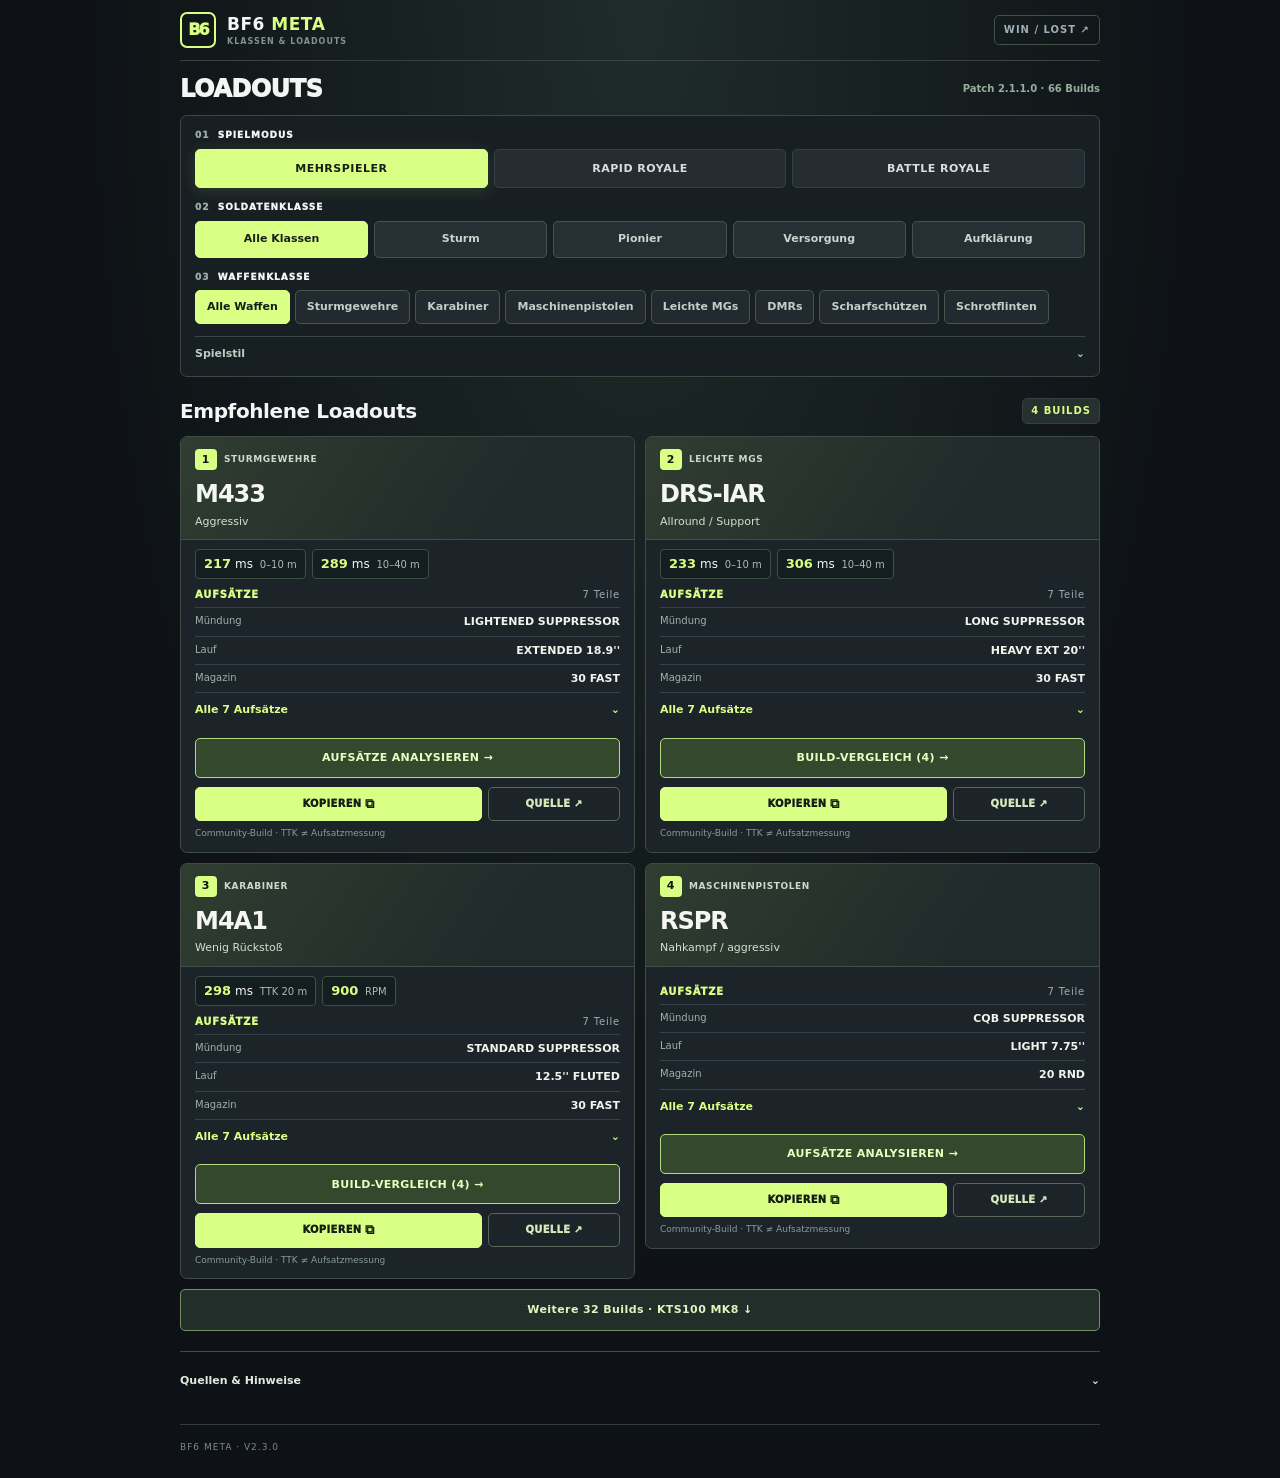
==== index.html @ cc6e60dc "feat: always-visible player details and K/D up/down triangles v2.3.0" ====
<!doctype html>
<html lang="de">
<head>
<meta charset="utf-8">
<meta name="viewport" content="width=device-width,initial-scale=1,viewport-fit=cover">
<meta name="theme-color" content="#11151a">
<meta name="description" content="BF6 und REDSEC Loadouts: komplette Waffen-Builds mit Aufsätzen, Einsatzgebiet, TTK-Quellen und Spielmodus.">
<meta name="apple-mobile-web-app-capable" content="yes">
<meta name="apple-mobile-web-app-status-bar-style" content="black-translucent">
<meta name="apple-mobile-web-app-title" content="BF6 Builds">
<link rel="manifest" href="./manifest.webmanifest">
<link rel="icon" type="image/svg+xml" href="./icons/icon.svg">
<link rel="apple-touch-icon" href="./icons/icon-192.png">
<link rel="stylesheet" href="./loadouts.css?v=1.1.0">
<script src="./loadouts.js?v=1.1.0" defer></script>
<title>BF6 META | Loadouts, die sich lohnen</title>
</head>
<body>
<div class="shell">
<header class="top">
  <div class="brand"><span class="brand-icon">B6</span><span><strong>BF6 <em>META</em></strong><small>KLASSEN & LOADOUTS</small></span></div>
  <a class="header-source" href="./tracker.html">WIN / LOST ↗</a>
</header>
<main>
  <section class="hero"><h1>LOADOUTS</h1><span class="status" id="status" role="status">Lade Builds…</span></section>

  <section class="chooser" aria-label="Spielmodus und Spielstil">
    <label class="filter-title">01 <span>SPIELMODUS</span></label>
    <div class="mode-tabs" id="mode-tabs" role="tablist" aria-label="Spielmodus">
      <button type="button" data-mode="mp" role="tab" aria-selected="true" class="chosen">MEHRSPIELER</button>
      <button type="button" data-mode="rapid" role="tab" aria-selected="false">RAPID ROYALE</button>
      <button type="button" data-mode="br" role="tab" aria-selected="false">BATTLE ROYALE</button>
    </div>
    <label class="filter-title filter-second">02 <span>SOLDATENKLASSE</span></label>
    <div class="role-tabs" id="role-tabs" role="group" aria-label="Soldatenklasse">
      <button type="button" data-role="all" class="active" aria-pressed="true">Alle Klassen</button>
      <button type="button" data-role="assault" aria-pressed="false">Sturm</button>
      <button type="button" data-role="engineer" aria-pressed="false">Pionier</button>
      <button type="button" data-role="support" aria-pressed="false">Versorgung</button>
      <button type="button" data-role="recon" aria-pressed="false">Aufklärung</button>
    </div>
    <label class="filter-title filter-second">03 <span>WAFFENKLASSE</span></label>
    <div id="weapon-tabs" class="weapon-tabs" role="group" aria-label="Waffenklasse"></div>
    <details class="style-option">
      <summary>Spielstil <span aria-hidden="true">⌄</span></summary>
      <div class="style-tabs" id="style-tabs" role="group" aria-label="Spielstil">
      <button type="button" data-style="all" class="active" aria-pressed="true">Alle</button>
      <button type="button" data-style="aggressive" aria-pressed="false">Aggressiv</button>
      <button type="button" data-style="allround" aria-pressed="false">Allround</button>
      <button type="button" data-style="control" aria-pressed="false">Wenig Rückstoß</button>
      <button type="button" data-style="range" aria-pressed="false">Distanz</button>
      <button type="button" data-style="sniper" aria-pressed="false">Sniper</button>
      </div>
    </details>
  </section>

  <section class="results" id="results-section">
    <div class="results-header">
      <div><h2 id="results-title">Empfohlene Loadouts</h2></div>
      <span id="results-count" class="result-count"></span>
    </div>
    <div id="build-list" class="build-list" aria-live="polite"></div>
    <div id="extra-builds" class="extra-builds"></div>
  </section>

  <div id="compare-backdrop" class="compare-backdrop" hidden></div>
  <section id="compare-modal" class="compare-modal" role="dialog" aria-modal="true" aria-label="Community-Builds vergleichen" aria-hidden="true" hidden>
    <div class="compare-top"><div><small>COMMUNITY-GUNSMITH</small><h2 id="compare-title">Builds vergleichen</h2></div><button type="button" id="compare-close" class="compare-close" aria-label="Vergleich schließen">×</button></div>
    <div class="compare-body">
      <p id="compare-note" class="compare-note"></p>
      <div id="compare-options" class="compare-options" role="group" aria-label="Community-Build auswählen"></div>
      <div class="compare-selects"><label>BUILD A<select id="compare-a"></select></label><label>BUILD B<select id="compare-b"></select></label></div>
      <div id="compare-stats" class="compare-stats"></div>
      <div id="compare-table" class="compare-table"></div>
      <div id="compare-source" class="compare-source"></div>
      <a id="compare-analyzer" class="compare-analyzer" href="https://raymdl.github.io/BF6-Weapon-Analyzer/" target="_blank" rel="noopener noreferrer">RÜCKSTOSS / ADS IM ANALYZER PRÜFEN ↗</a>
      <p class="compare-caveat">Magazin, Vergrößerung und Aufsatzpunkte kommen aus den jeweiligen Build-Angaben. Rückstoß-/ADS-Prozentwerte sind hier nicht unabhängig berechnet. Votes ≠ echte Nutzungsquote. Manche Creator-Builds sind älter und nicht für Season 5 unabhängig validiert.</p>
    </div>
  </section>
  <details class="sources" id="sources"><summary>Quellen & Hinweise <span aria-hidden="true">⌄</span></summary><div id="source-content"></div></details>
</main>
<footer>BF6 META · V2.3.0</footer>
</div>
</body>
</html>
---- loadouts.css ----
/* BF6 META v0.6.0 – loadout-first */
:root{color-scheme:dark;--bg:#0e1216;--panel:#1a2127;--panel2:#202a30;--edge:#343f47;--text:#f4f6f3;--muted:#9faeb4;--lime:#d9ff85;--bright:#efffc9;font-family:system-ui,-apple-system,BlinkMacSystemFont,"Segoe UI",sans-serif}
*,*:before,*:after{box-sizing:border-box}html{scroll-behavior:smooth}body{margin:0;background:radial-gradient(ellipse at top,#1f2c29 0,#0e1216 35rem);color:var(--text);line-height:1.4}button{font:inherit}a{color:var(--lime)}.shell{width:min(960px,100%);margin:auto;padding:0 20px}.top{height:84px;display:flex;align-items:center;justify-content:space-between;border-bottom:1px solid #39423e;gap:15px}.brand{display:flex;align-items:center;gap:11px}.brand-icon{display:grid;place-items:center;height:45px;width:45px;border:2px solid var(--lime);color:var(--lime);font-weight:950;font-size:20px;letter-spacing:-2px;border-radius:7px}.brand strong{font-size:19px;letter-spacing:.5px}.brand em{font-style:normal;color:var(--lime)}.brand small{display:block;color:#82938d;font-size:9px;letter-spacing:2.2px;font-weight:900}.header-source{font-size:10px;letter-spacing:1px;font-weight:850;color:var(--muted);text-decoration:none;border:1px solid #435047;border-radius:5px;padding:10px 12px;white-space:nowrap}.hero{padding:32px 0 24px}.eyebrow{color:var(--lime);letter-spacing:2px;font-size:10px;font-weight:950;margin:0 0 9px}.signal{display:inline-block;height:6px;width:6px;border-radius:50%;background:var(--lime);box-shadow:0 0 12px #d9ff85a0;vertical-align:middle;margin:0 5px 2px 0}h1{font-size:clamp(33px,5.5vw,56px);letter-spacing:-2.5px;line-height:1.05;margin:0 0 13px;font-weight:1000}h1 span{color:var(--lime)}.hero>p{max-width:600px;color:#c1cecb;font-size:14px;margin:0 0 16px}.status{display:inline-block;border-radius:4px;background:#233028;border:1px solid #3c5644;color:#e1ead8;padding:9px 12px;font-size:11px;font-weight:700}.chooser{border:1px solid #3d4846;border-radius:11px;background:#181f23;padding:20px;margin-bottom:34px}.filter-title{display:block;color:#9ea9aa;font-weight:950;letter-spacing:1.4px;font-size:10px;margin:1px 0 12px}.filter-title span{color:var(--text);padding-left:8px}.filter-second{margin-top:22px}.mode-tabs{display:grid;grid-template-columns:repeat(3,minmax(0,1fr));gap:8px}.mode-tabs button{border:1px solid var(--edge);background:#252d32;color:#d8dedf;padding:16px 9px;border-radius:7px;font-size:12px;letter-spacing:.5px;font-weight:900;cursor:pointer;min-width:0;white-space:normal;line-height:1.25}.mode-tabs button.chosen{background:#d9ff85;color:#172019;border-color:#d9ff85;box-shadow:0 3px 15px #caff7521}.mode-info{min-height:39px;border-left:2px solid #627169;padding:7px 10px;margin:13px 0 0;color:#b9c9c3;font-size:12px}.style-tabs{display:flex;flex-wrap:wrap;gap:7px}.style-tabs button{border:1px solid #414e4c;background:#202a2c;color:#b8c8c4;border-radius:6px;font-size:12px;font-weight:750;padding:10px 13px;cursor:pointer}.style-tabs button.active{background:#394633;color:#e5ffbd;border-color:#9cb879}.results-header{display:flex;justify-content:space-between;align-items:center;gap:15px;margin-bottom:18px}.results-header h2{font-size:clamp(22px,3vw,31px);letter-spacing:-.8px;margin:0}.result-count{font-size:11px;letter-spacing:1px;background:#26302e;border:1px solid var(--edge);padding:8px 10px;border-radius:5px;color:var(--lime);font-weight:800;white-space:nowrap}.build-list{display:grid;grid-template-columns:repeat(2,minmax(0,1fr));gap:14px;align-items:start}.loadout-card{border:1px solid #3e4b47;border-radius:11px;overflow:hidden;background:#1c2329;min-width:0}.card-heading{padding:19px 19px 18px;background:linear-gradient(125deg,#303d30,#202a2a 72%);border-bottom:1px solid #405047;min-height:161px}.card-overline{display:flex;align-items:center;gap:9px;flex-wrap:wrap;font-size:10px;font-weight:850;letter-spacing:.6px;color:#ced9cb;text-transform:uppercase}.num{color:#10180d;background:var(--lime);height:26px;width:30px;display:grid;place-items:center;border-radius:4px}.build-type{margin-left:auto;color:var(--lime);border:1px solid #8da97055;border-radius:4px;padding:4px 7px;font-size:9px}.card-heading h3{font-size:29px;letter-spacing:-1px;margin:13px 0 3px}.card-heading p{color:#bdcfc8;font-size:12px;margin:0;line-height:1.5}.card-body{padding:17px}.hint{display:flex;gap:10px;align-items:flex-start;color:#d5ddda;font-size:12px;line-height:1.5;min-height:40px;margin-bottom:16px}.hint-icon{flex:0 0 22px;height:22px;display:grid;place-items:center;background:#39482d;color:var(--lime);border-radius:4px;font-weight:950}.metrics{display:grid;grid-template-columns:repeat(2,minmax(0,1fr));gap:8px}.metrics>div{background:#12191f;border:1px solid #3e4c4a;border-radius:7px;padding:11px}.metrics small{display:block;color:#94a5a5;font-size:9px;font-weight:900;letter-spacing:.8px;min-height:13px}.metrics strong{display:block;font-size:28px;letter-spacing:-1px;font-weight:950;line-height:1.3;margin:4px 0}.metrics strong>span{color:#92a4a0;font-size:12px;letter-spacing:0;font-weight:650}.metric-foot,.evidence-notice{font-size:10px;color:#a6b8b5;line-height:1.5;margin:8px 0 17px}.metric-foot a{color:#c6de93}.evidence-notice{padding:11px 12px;background:#252922;border-left:2px solid #adad74;border-radius:3px}.parts-head{display:flex;justify-content:space-between;align-items:center;gap:10px;margin:16px 0 9px;font-size:10px;letter-spacing:.8px}.parts-head strong{color:var(--lime);font-weight:950}.parts-head small{font-size:10px;color:var(--muted)}.parts-preview{border-top:1px solid var(--edge)}.part{display:flex;align-items:flex-start;justify-content:space-between;gap:12px;padding:10px 1px;border-bottom:1px solid #374148}.part span{font-size:11px;color:#9fb1ae;flex:0 0 35%}.part strong{font-size:12px;color:#eff4ec;overflow-wrap:anywhere;text-align:right;font-weight:750}.more-parts{margin-top:4px}.more-parts summary{cursor:pointer;list-style:none;padding:12px 2px;color:var(--lime);font-size:10px;letter-spacing:.8px;font-weight:900;display:flex;align-items:center;justify-content:space-between;gap:10px}.more-parts summary::-webkit-details-marker{display:none}.more-parts[open] summary span{transform:rotate(180deg)}.hidden-parts{border-top:1px solid #3d4847}.loadout-actions{display:flex;gap:9px;align-items:center;margin-top:15px}.copy-build,.loadout-actions>a{min-width:0;display:flex;align-items:center;justify-content:space-between;gap:4px;padding:11px 10px;border-radius:5px;font-size:10px;font-weight:950;letter-spacing:.3px;text-decoration:none;white-space:normal;line-height:1.25;text-align:left}.copy-build{background:var(--lime);border:1px solid var(--lime);color:#141e15;cursor:pointer;flex:1}.copy-build span{font-size:16px}.loadout-actions>a{border:1px solid #59665c;color:#d5eabb;flex:0 0 36%}.provenance{color:#8b9e98;font-size:10px;line-height:1.4;margin:11px 0 0}.disclaimer{color:#9baaa7;border-left:2px solid #535d58;padding:0 0 0 13px;margin:24px 0;font-size:11px;line-height:1.65}.no-builds{padding:25px;border:1px solid var(--edge);background:var(--panel);color:var(--muted);border-radius:8px;font-size:13px;grid-column:1/-1}.sources{margin-top:35px;padding:12px 0;border-top:1px solid #404d48}.sources summary{list-style:none;display:flex;justify-content:space-between;cursor:pointer;padding:9px 0;color:#e0ebdd;font-size:12px;font-weight:900}.sources summary::-webkit-details-marker{display:none}.sources[open] summary>span{transform:rotate(180deg)}#source-content{padding:4px 0 12px}#source-content>p{font-size:12px;color:#b3c0bb;line-height:1.7}.sources-grid{display:grid;grid-template-columns:repeat(2,minmax(0,1fr));gap:7px}.sources-grid a{display:flex;align-items:center;justify-content:space-between;gap:10px;padding:11px 12px;border:1px solid var(--edge);border-radius:5px;color:#cbe49e;font-size:11px;text-decoration:none}footer{padding:24px 0 40px;color:#7a8c85;font-size:10px;letter-spacing:1px;border-top:1px solid #33403a;margin-top:30px}
@media(max-width:740px){.build-list{grid-template-columns:1fr}.card-heading{min-height:0}.hero{padding:30px 0 24px}.sources-grid{grid-template-columns:1fr}}
@media(max-width:520px){.shell{padding:0 14px}.top{height:71px}.brand-icon{width:40px;height:40px;font-size:18px}.brand strong{font-size:17px}.header-source{font-size:9px;padding:9px 7px}.hero>p{font-size:13px}.hero h1{font-size:37px;letter-spacing:-1.7px}.chooser{padding:13px 12px 15px;border-radius:8px;margin-bottom:26px}.mode-tabs{gap:5px}.mode-tabs button{font-size:10px;padding:13px 4px;min-height:48px}.style-tabs{gap:5px}.style-tabs button{font-size:11px;padding:9px 10px}.card-heading{padding:17px 16px}.card-heading h3{font-size:27px}.card-body{padding:14px}.metrics strong{font-size:24px}.parts-head{font-size:10px}.results-header h2{font-size:23px}.build-type{margin-left:0}.result-count{font-size:10px}.status{font-size:10px}}
@media(max-width:360px){.hero h1{font-size:31px}.mode-tabs button{font-size:9px}.loadout-actions{flex-wrap:wrap}.loadout-actions>a{flex:1}.copy-build{flex:1 0 55%}}

/* v0.7.0 – mode → soldier class → weapon category */
.role-tabs{display:grid;grid-template-columns:repeat(5,minmax(0,1fr));gap:7px}
.role-tabs button{background:#252f34;border:1px solid #46534d;border-radius:7px;min-width:0;min-height:49px;padding:11px 8px;color:#c9d4cf;font-size:12px;font-weight:850;cursor:pointer;text-align:center;line-height:1.2;overflow-wrap:break-word}
.role-tabs button.active{background:#d9ff85;color:#182018;border-color:#d9ff85}
.role-info{background:#202b29;border-left:2px solid #8aa873;padding:10px 12px;color:#c2d2cb;font-size:11px;line-height:1.6;margin:12px 0 1px;border-radius:0 5px 5px 0}
.weapon-tabs{display:flex;align-items:stretch;gap:8px;overflow-x:auto;overscroll-behavior-x:contain;scrollbar-width:none;-webkit-overflow-scrolling:touch;padding:0 0 6px}
.weapon-tabs::-webkit-scrollbar{display:none}
.weapon-tabs button{flex:0 0 auto;background:#222a2f;border:1px solid #48554d;border-radius:6px;padding:11px 14px;color:#c1cfc9;font-size:12px;font-weight:800;cursor:pointer;white-space:nowrap}
.weapon-tabs button.active{color:#132017;background:var(--lime);border-color:var(--lime)}
.weapon-tabs button.signature:not(.active){border-color:#94b170;color:var(--bright)}
.weapon-tabs button span{font-size:12px;padding-left:4px}
.style-option{border-top:1px solid #394740;margin:20px 0 0;padding-top:3px}
.style-option>summary{padding:11px 0 9px;list-style:none;cursor:pointer;font-size:11px;color:#becbc5;display:flex;justify-content:space-between;font-weight:850}
.style-option>summary::-webkit-details-marker{display:none}
.style-option[open]>summary>span{transform:rotate(180deg)}
.style-option .style-tabs{padding-top:7px}
.results-header{margin-top:3px}
@media(max-width:650px){
  .role-tabs{grid-template-columns:repeat(2,minmax(0,1fr));gap:6px}
  .role-tabs button:first-child{grid-column:1/-1;min-height:36px}
  .role-tabs button{min-height:42px;font-size:12px;padding:10px 8px}
  .weapon-tabs{margin-right:-12px;padding-right:12px;gap:6px}
  .weapon-tabs button{padding:10px 11px;font-size:11px}
  .role-info{font-size:11px;padding:9px 10px}
}

.card-heading{position:relative}
.signature-hint,.recommend-hint{display:inline-flex;border-radius:3px;font-weight:950;font-size:9px;letter-spacing:.6px;padding:4px 7px;margin:10px 6px 0 0}
.signature-hint{color:#e9ffb9;background:#465b35;border:1px solid #97b773}
.recommend-hint{color:#c4d7e0;background:#273a41;border:1px solid #536b72}

/* v0.8.2: optional additional sourced builds, with Top 4 still concise */
.extra-builds{margin:16px 0 0}
.more-builds-toggle{width:100%;background:#222e2a;border:1px solid #758f64;color:#e0f6bd;border-radius:8px;font-size:12px;font-weight:900;letter-spacing:.4px;cursor:pointer;padding:16px 14px;text-align:center}
.more-builds-toggle:hover,.more-builds-toggle:focus-visible{background:#2f4034}
.more-caption{font-size:11px;color:#9daea7;margin:11px 0 0;text-align:center}
.more-build-list{margin:15px 0 0}

/* 0.9.0 — compact, distraction-free weapon selector */
.top{height:61px}
.brand-icon{height:36px;width:36px;font-size:16px}
.brand strong{font-size:17px}
.brand small{font-size:8px;letter-spacing:1px}
.header-source{font-size:10px;padding:7px 9px}
.hero{padding:15px 0 13px;display:flex;align-items:center;justify-content:space-between;gap:12px}
.hero h1{font-size:24px;letter-spacing:-.5px;line-height:1.1;margin:0}
.hero .status{background:transparent;border:0;border-radius:0;color:#98ad9e;font-size:10px;white-space:normal;max-width:57%;padding:0;text-align:right;font-weight:700}
.chooser{padding:13px 14px;margin-bottom:20px;border-radius:7px}
.filter-title{margin:0 0 7px;font-size:9px;letter-spacing:1px}
.filter-title span{padding-left:4px}
.filter-second{margin-top:13px}
.mode-tabs{gap:6px}
.mode-tabs button{min-height:39px;padding:9px 5px;font-size:11px;border-radius:5px}
.role-tabs{gap:6px}
.role-tabs button{min-height:37px;padding:8px 6px;font-size:11px;border-radius:5px}
.weapon-tabs{gap:5px;padding-bottom:2px}
.weapon-tabs button{font-size:11px;padding:8px 11px;border-radius:5px}
.style-option{margin-top:10px;padding-top:0}
.style-option>summary{padding:9px 0 2px;font-size:11px}
.style-option .style-tabs{padding-top:9px}
.style-tabs button{padding:7px 10px;font-size:11px}
.results-header{margin:0 0 11px}
.results-header h2{font-size:20px;letter-spacing:-.4px}
.result-count{font-size:10px;padding:5px 8px}
.build-list{gap:10px}
.loadout-card{border-radius:7px}
.card-heading{min-height:0;padding:12px 14px 10px}
.card-overline{font-size:9px;gap:7px}
.num{height:21px;width:22px;font-size:11px}
.card-heading h3{font-size:24px;margin:8px 0 2px}
.build-shortlabel{font-size:11px;color:#d1e1cf}
.compact-signature{background:#465b35;color:var(--lime);border:1px solid #6f8c5a;font-weight:800;border-radius:3px;font-size:9px;padding:3px 5px;margin-left:auto}
.card-body{padding:9px 14px 12px}
.compact-metrics{display:flex;flex-wrap:wrap;gap:6px;margin:0 0 9px}
.compact-metrics>span{background:#141d20;border:1px solid #3c5047;border-radius:4px;padding:5px 8px;font-size:12px}
.compact-metrics b{color:var(--lime);font-size:13px}
.compact-metrics small{font-size:10px;color:#acbab0;margin-left:3px}
.parts-head{margin:9px 0 5px;font-size:10px}
.parts-head small{font-size:10px}
.part{padding:6px 0;gap:8px}
.part span{font-size:10px}
.part strong{font-size:11px}
.more-parts{margin-top:0}
.more-parts summary{padding:9px 0;font-size:11px;letter-spacing:0}
.loadout-actions{margin-top:9px;gap:6px}
.copy-build,.loadout-actions>a{min-height:34px;padding:8px 9px;font-size:10px;justify-content:center}
.copy-build span{font-size:13px}
.loadout-actions>a{flex:0 0 31%}
.short-caveat{display:block;margin-top:7px;color:#889c95;font-size:9px;line-height:1.3}
.extra-builds{margin-top:10px}
.more-builds-toggle{padding:12px;font-size:11px;border-radius:5px}
.more-build-list{margin-top:10px}
.sources{margin-top:20px}
.sources summary{font-size:11px}
footer{margin-top:15px;padding:16px 0 24px;font-size:9px}
@media(max-width:650px){
  .shell{padding:0 12px}
  .role-tabs{grid-template-columns:repeat(5,minmax(0,1fr));gap:4px}
  .role-tabs button{min-height:43px;font-size:10px;padding:6px 2px}
  .role-tabs button:first-child{grid-column:auto;min-height:43px}
  .role-tabs button:nth-child(5){font-size:9px}
  .weapon-tabs{margin-right:-12px;padding-right:12px}
  .chooser{padding:12px 10px}
  .mode-tabs button{min-height:42px;font-size:10px;padding:8px 3px}
  .card-heading{padding:11px 12px 9px}
  .card-body{padding:8px 12px 11px}
  .hero h1{font-size:23px}
  .hero .status{font-size:9px}
}
@media(max-width:380px){
  .role-tabs{grid-template-columns:repeat(4,minmax(0,1fr));gap:5px}
  .role-tabs button:first-child{grid-column:1/-1;min-height:30px}
  .role-tabs button:nth-child(5){font-size:10px}
  .role-tabs button{min-height:36px;font-size:10px}
  .mode-tabs button{font-size:9px}
  .hero h1{font-size:22px}
}

/* v1.0.0: verifiable multi-build comparison */
.compare-open{display:block;width:100%;border:1px solid #b2da80;background:#34482d;color:#e4ffbf;border-radius:5px;min-height:40px;padding:9px 12px;margin:11px 0 3px;cursor:pointer;font-size:11px;font-weight:900;letter-spacing:.3px;text-align:center}
.compare-open:focus-visible{outline:2px solid #efffc9;outline-offset:2px}
.compare-backdrop{position:fixed;inset:0;z-index:60;background:rgba(2,8,9,.83);backdrop-filter:blur(2px)}
.compare-modal{position:fixed;inset:4vh max(12px,calc((100vw - 780px)/2)) 4vh;z-index:61;border:1px solid #6f856e;border-radius:11px;background:#182127;display:flex;flex-direction:column;overflow:hidden;box-shadow:0 24px 100px #0008}
.compare-modal[hidden],.compare-backdrop[hidden]{display:none!important}
.compare-top{display:flex;justify-content:space-between;align-items:center;gap:12px;padding:16px 19px;background:#24332d;border-bottom:1px solid #536857}
.compare-top small{display:block;color:var(--lime);font-size:10px;letter-spacing:1.3px;font-weight:800}
.compare-top h2{font-size:23px;margin:2px 0 0;line-height:1.1;letter-spacing:-.5px}
.compare-close{background:#19221e;border:1px solid #728271;border-radius:6px;color:white;width:40px;height:40px;font-size:28px;line-height:1;flex:0 0 40px;cursor:pointer}
.compare-body{overflow-y:auto;overscroll-behavior:contain;padding:15px 19px 32px}
.compare-note{color:#d1dfd2;font-size:12px;margin:0 0 10px}
.compare-options{display:flex;flex-wrap:wrap;gap:5px;margin:0 0 15px}
.compare-choice{font-size:10px;padding:5px 7px;border:1px solid #4c6257;border-radius:4px;color:#bbcdc3}
.compare-selects{display:grid;grid-template-columns:repeat(2,minmax(0,1fr));gap:8px;margin:0 0 15px}
.compare-selects label{display:grid;gap:6px;color:var(--lime);font-weight:800;letter-spacing:.7px;font-size:10px}
.compare-selects select{max-width:100%;min-width:0;appearance:auto;background:#2b3939;color:white;border:1px solid #647c66;border-radius:5px;padding:10px 7px;font-size:12px;min-height:43px}
.compare-selects select:disabled{color:#859991;opacity:.6}
.compare-stats{padding:7px 10px;background:#1d292b;border:1px solid #40564f;border-radius:7px;margin:0 0 13px}
.compare-stat-head,.compare-metric{display:grid;grid-template-columns:1.35fr 1fr 1fr;gap:7px;align-items:center}
.compare-stat-head{font-size:10px;color:#a2b3ac;font-weight:800;padding:5px 0 7px}
.compare-stat-head b{text-align:center;color:var(--lime)}
.compare-metric{padding:8px 0;border-top:1px solid #3e514a;font-size:12px}
.compare-metric span{text-align:center;font-weight:800}
.compare-metric small{color:#b0c0b8;font-size:11px}
.compare-delta{color:var(--lime);font-size:11px;font-weight:800;margin:9px 0 4px}
.compare-table{border:1px solid #40554b;border-radius:7px;overflow:hidden}
.compare-row{display:grid;grid-template-columns:1fr 1.2fr 1.2fr;gap:8px;align-items:center;border-top:1px solid #36443d;padding:9px 10px;background:#1b2728}
.compare-row.changed{background:#273527}
.compare-row:first-child{border-top:0}
.compare-row span{font-size:11px;overflow-wrap:anywhere;line-height:1.35}
.compare-row span:first-child{color:#aabdb2}
.compare-row span:not(:first-child){color:#f3f5ee;font-weight:750}
.compare-table-head{background:#344337}
.compare-table-head strong{font-size:10px;color:var(--lime);letter-spacing:.4px}
.compare-source{display:flex;flex-wrap:wrap;gap:10px;margin:15px 0}
.compare-source a{color:var(--lime);font-size:11px;font-weight:850;text-decoration:none}
.compare-analyzer{display:block;width:100%;background:#defc9c;color:#18221b;text-decoration:none;text-align:center;border-radius:5px;padding:13px 10px;font-size:11px;letter-spacing:.4px;font-weight:950}
.compare-caveat{font-size:10px;line-height:1.6;color:#97a99d;margin:10px 0}
body.compare-active{overflow:hidden}
@media(max-width:600px){
  .compare-modal{inset:0 0 0;border:0;border-radius:0;height:100dvh}
  .compare-top{padding:12px 13px}
  .compare-top h2{font-size:20px}
  .compare-body{padding:11px 12px calc(28px + env(safe-area-inset-bottom))}
  .compare-row{gap:6px;padding:8px 7px}
  .compare-row span{font-size:10px}
  .compare-opts{font-size:9px}
}

.compare-default-mag{color:#8fa69c;font-size:10px;line-height:1.45;display:block;width:100%}
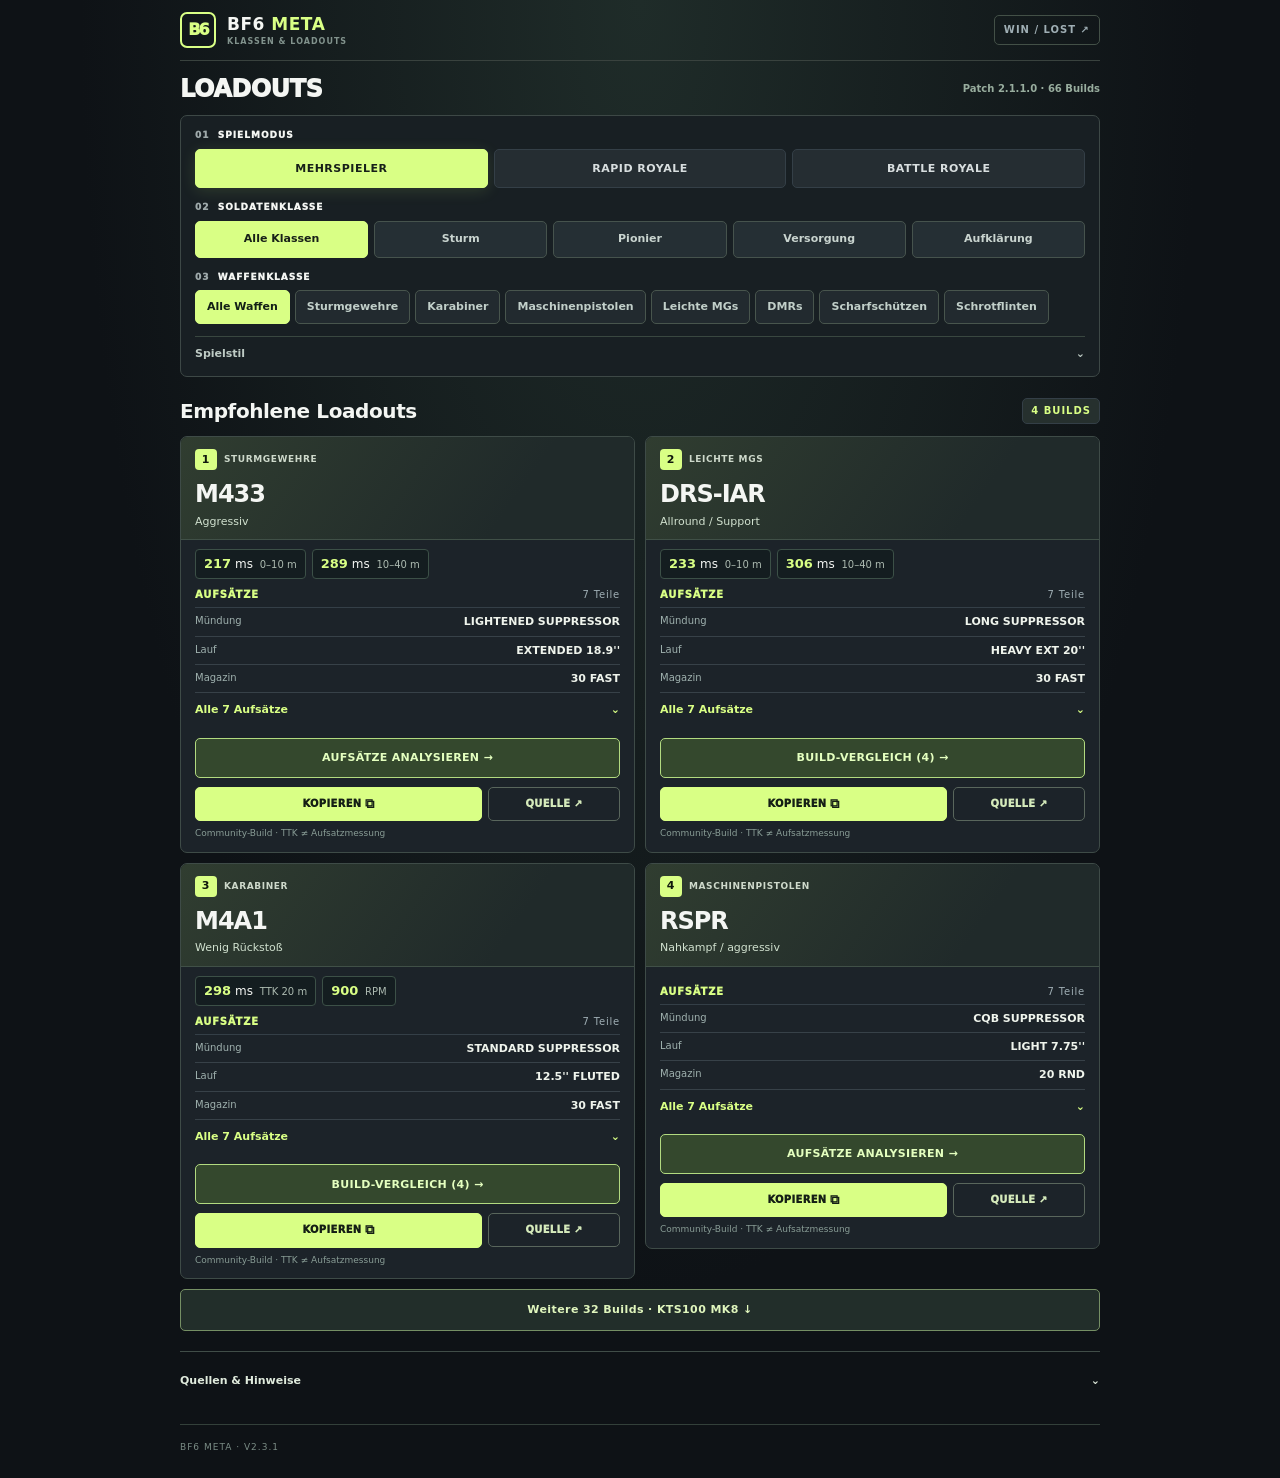
==== commit 4991ba2a: "fix: solid green up and red down K/D triangles v2.3.1" ====
--- a/index.html
+++ b/index.html
@@ -79,7 +79,7 @@
   </section>
   <details class="sources" id="sources"><summary>Quellen & Hinweise <span aria-hidden="true">⌄</span></summary><div id="source-content"></div></details>
 </main>
-<footer>BF6 META · V2.3.0</footer>
+<footer>BF6 META · V2.3.1</footer>
 </div>
 </body>
 </html>
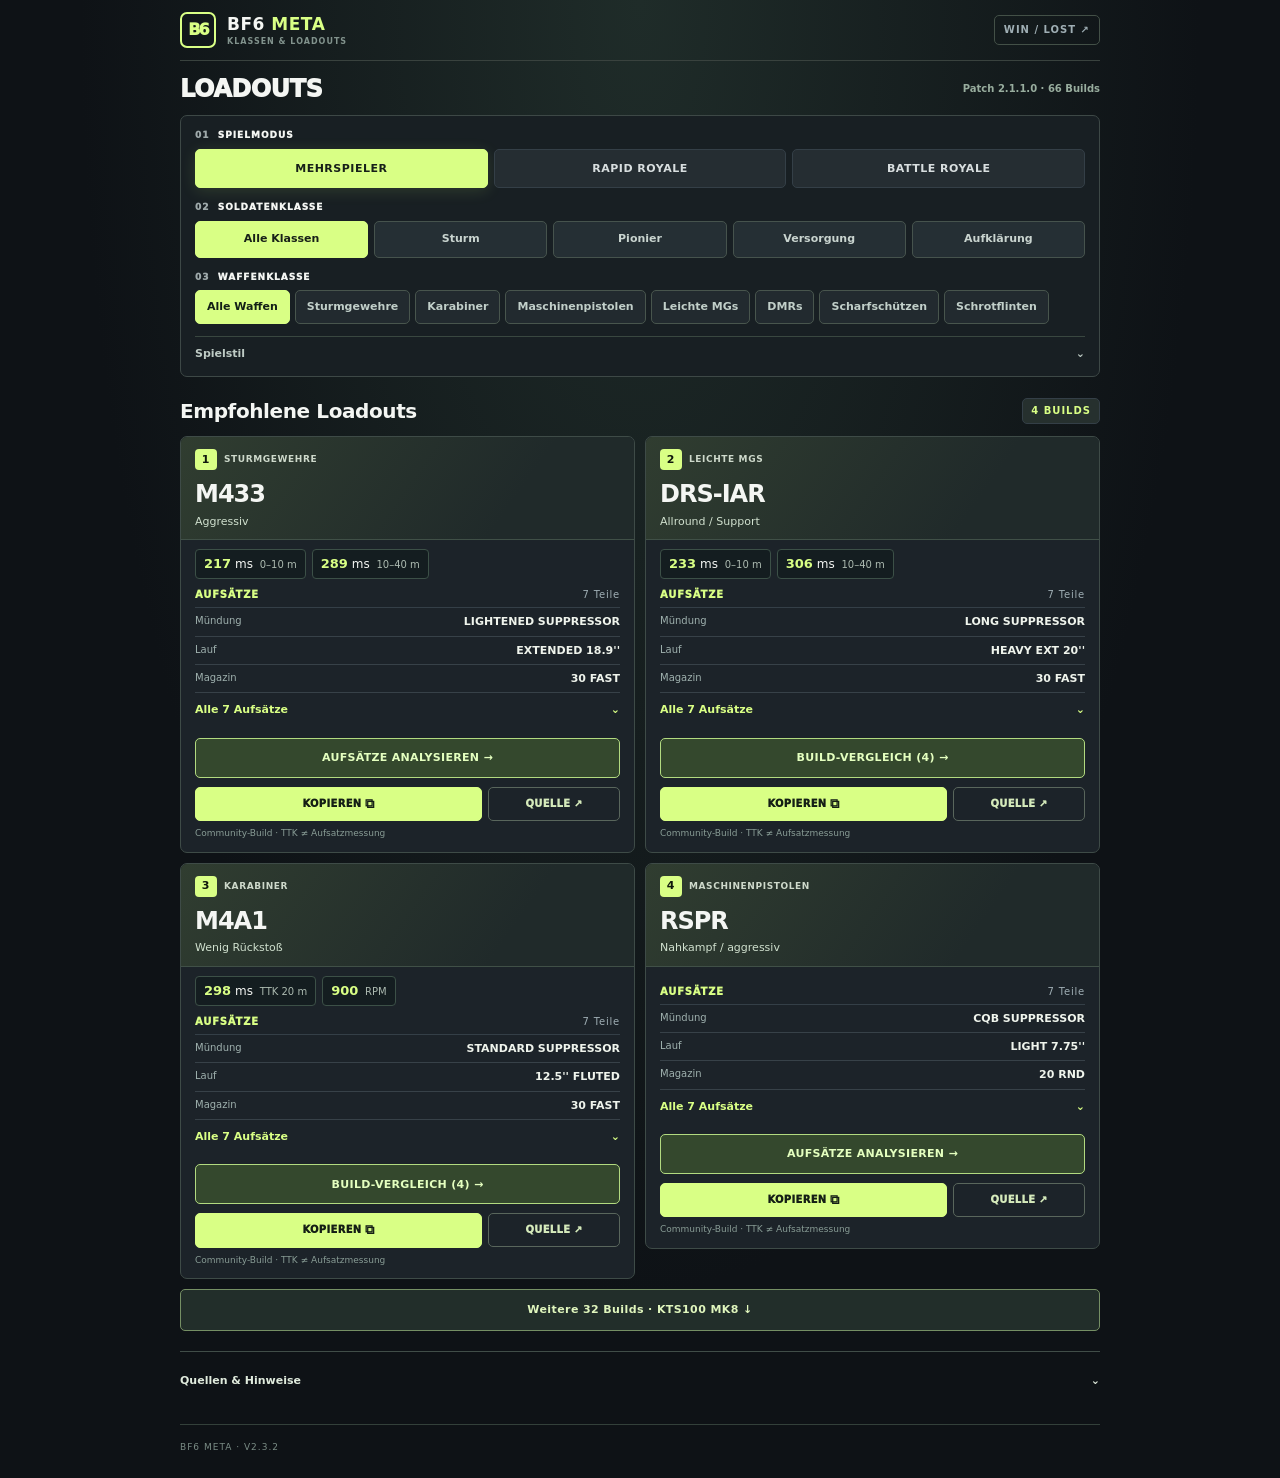
==== commit 59a67e04: "fix: derive K/D direction from real stored Rapid Royale stats v2.3.2" ====
--- a/index.html
+++ b/index.html
@@ -79,7 +79,7 @@
   </section>
   <details class="sources" id="sources"><summary>Quellen & Hinweise <span aria-hidden="true">⌄</span></summary><div id="source-content"></div></details>
 </main>
-<footer>BF6 META · V2.3.1</footer>
+<footer>BF6 META · V2.3.2</footer>
 </div>
 </body>
 </html>
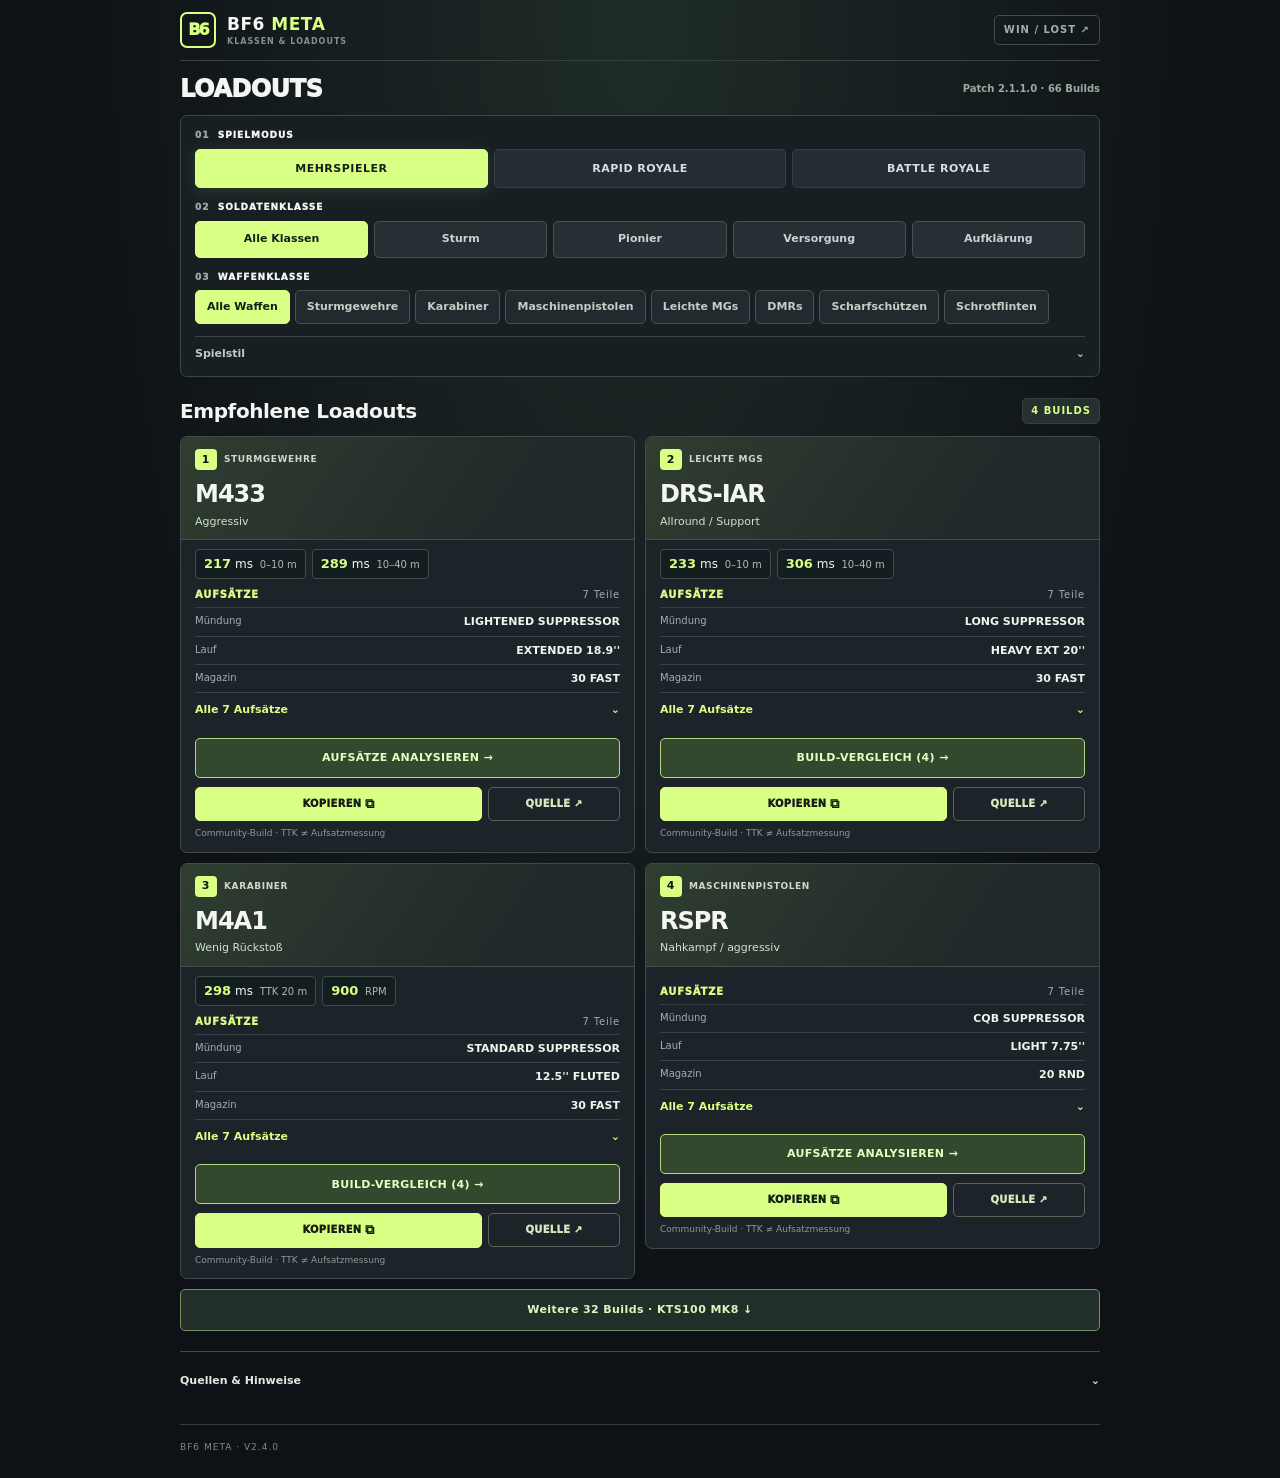
==== commit 089b338d: "style: compact BF6 tracker design and PWA release v2.4.0" ====
--- a/index.html
+++ b/index.html
@@ -79,7 +79,7 @@
   </section>
   <details class="sources" id="sources"><summary>Quellen & Hinweise <span aria-hidden="true">⌄</span></summary><div id="source-content"></div></details>
 </main>
-<footer>BF6 META · V2.3.2</footer>
+<footer>BF6 META · V2.4.0</footer>
 </div>
 </body>
 </html>
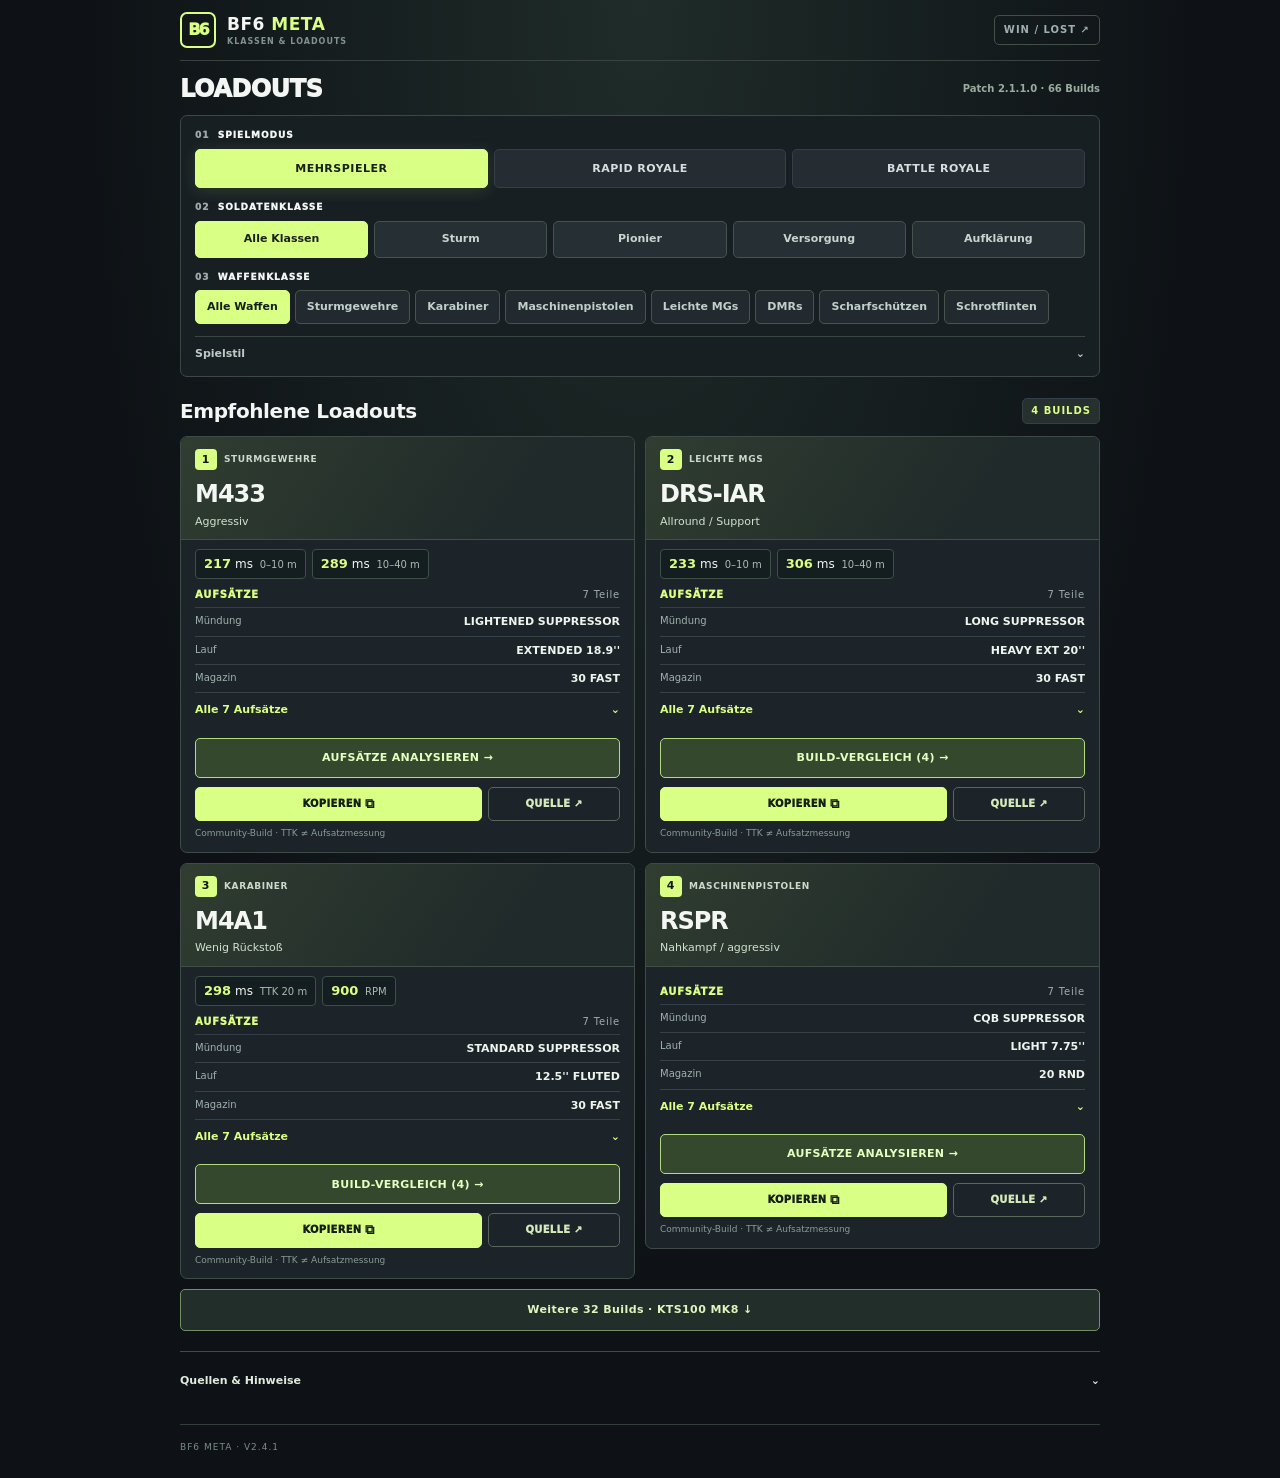
==== commit 2fc16afa: "style: modern Battlefield headings only, retain 07:00 daily logic v2.4.1" ====
--- a/index.html
+++ b/index.html
@@ -79,7 +79,7 @@
   </section>
   <details class="sources" id="sources"><summary>Quellen & Hinweise <span aria-hidden="true">⌄</span></summary><div id="source-content"></div></details>
 </main>
-<footer>BF6 META · V2.4.0</footer>
+<footer>BF6 META · V2.4.1</footer>
 </div>
 </body>
 </html>
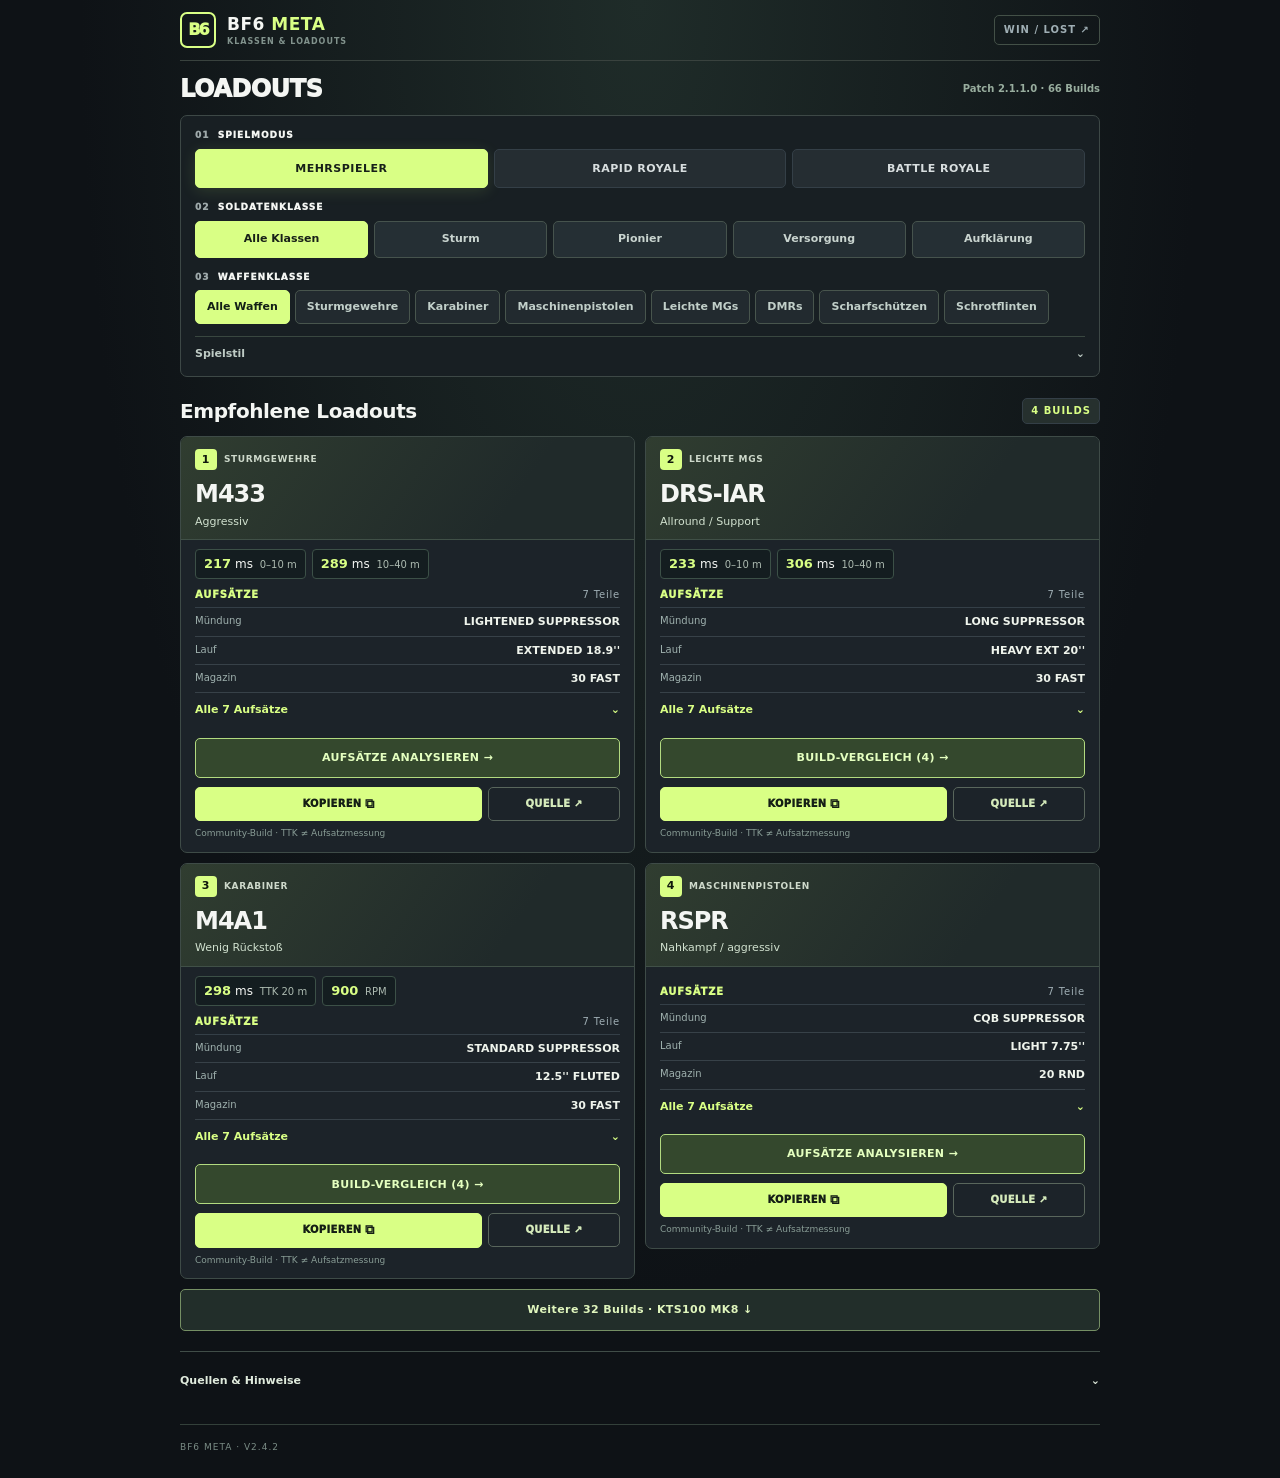
==== commit f7daf791: "style: remove redundant live data label above Squad Stats v2.4.2" ====
--- a/index.html
+++ b/index.html
@@ -79,7 +79,7 @@
   </section>
   <details class="sources" id="sources"><summary>Quellen & Hinweise <span aria-hidden="true">⌄</span></summary><div id="source-content"></div></details>
 </main>
-<footer>BF6 META · V2.4.1</footer>
+<footer>BF6 META · V2.4.2</footer>
 </div>
 </body>
 </html>
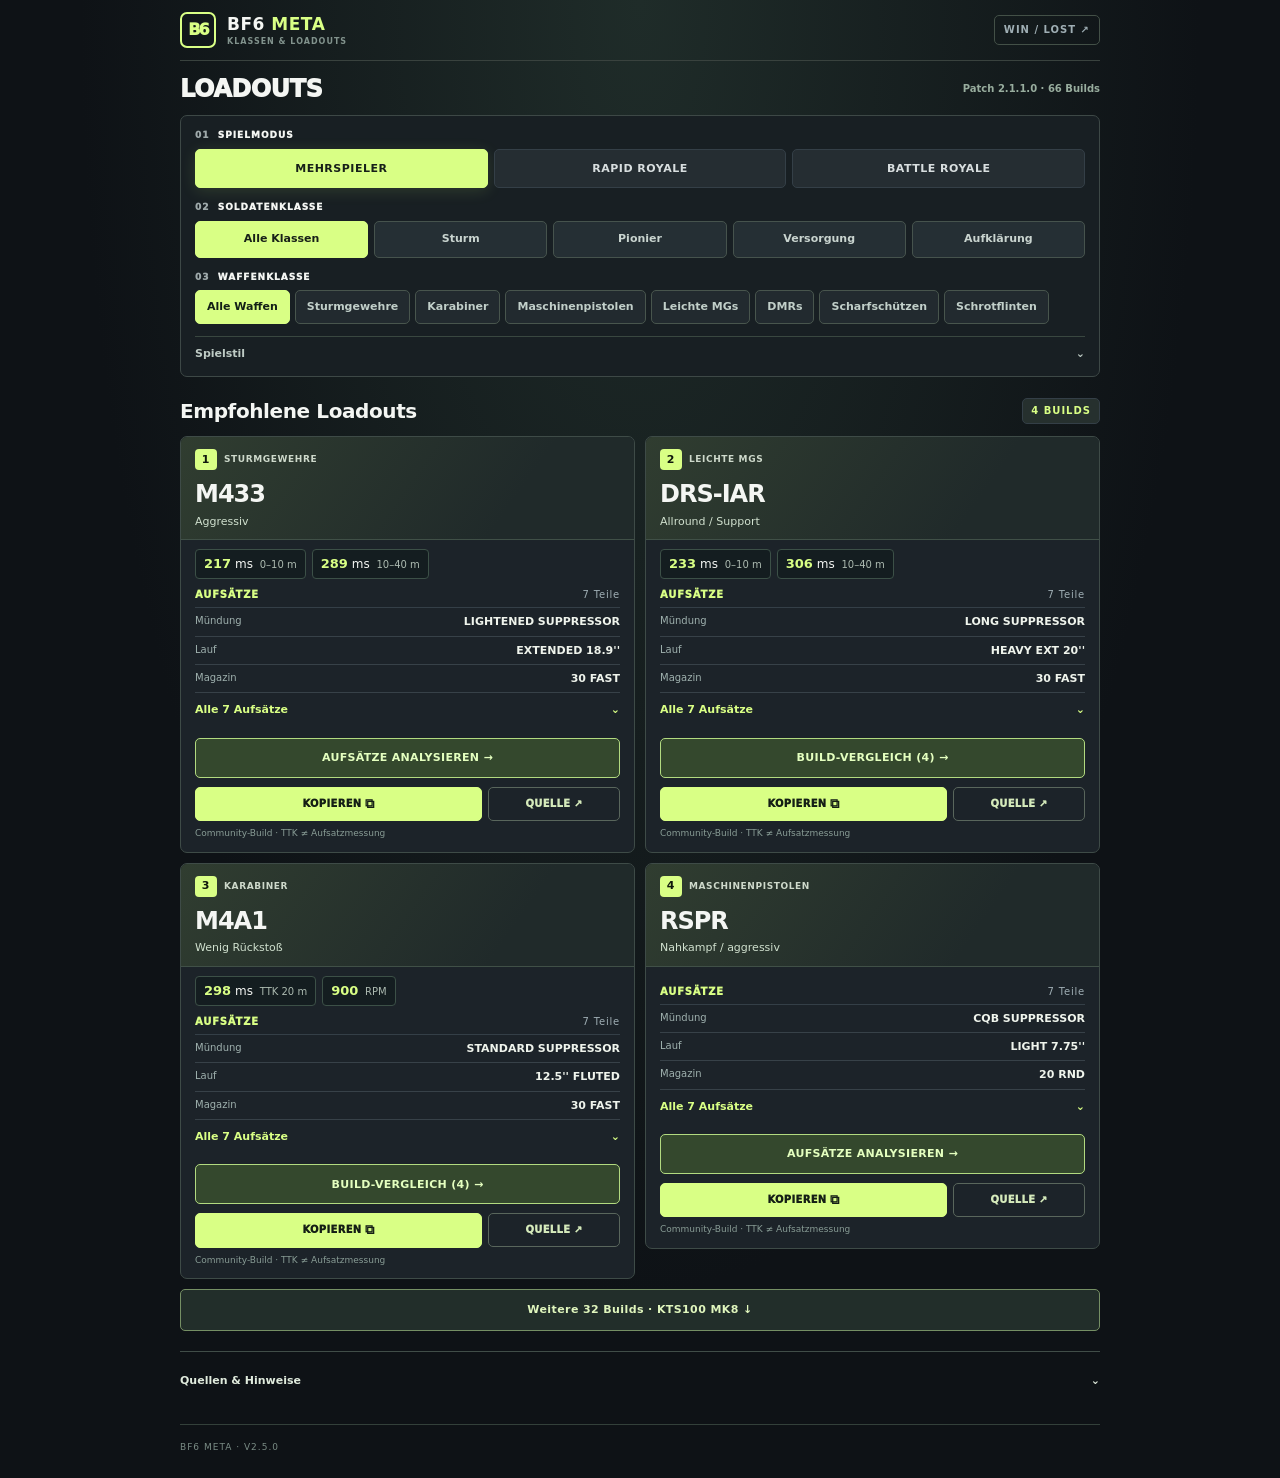
==== commit 0a8e0b11: "fix: Daily Ops 07:00 baseline and collector freshness v2.5.0" ====
--- a/index.html
+++ b/index.html
@@ -79,7 +79,7 @@
   </section>
   <details class="sources" id="sources"><summary>Quellen & Hinweise <span aria-hidden="true">⌄</span></summary><div id="source-content"></div></details>
 </main>
-<footer>BF6 META · V2.4.2</footer>
+<footer>BF6 META · V2.5.0</footer>
 </div>
 </body>
 </html>
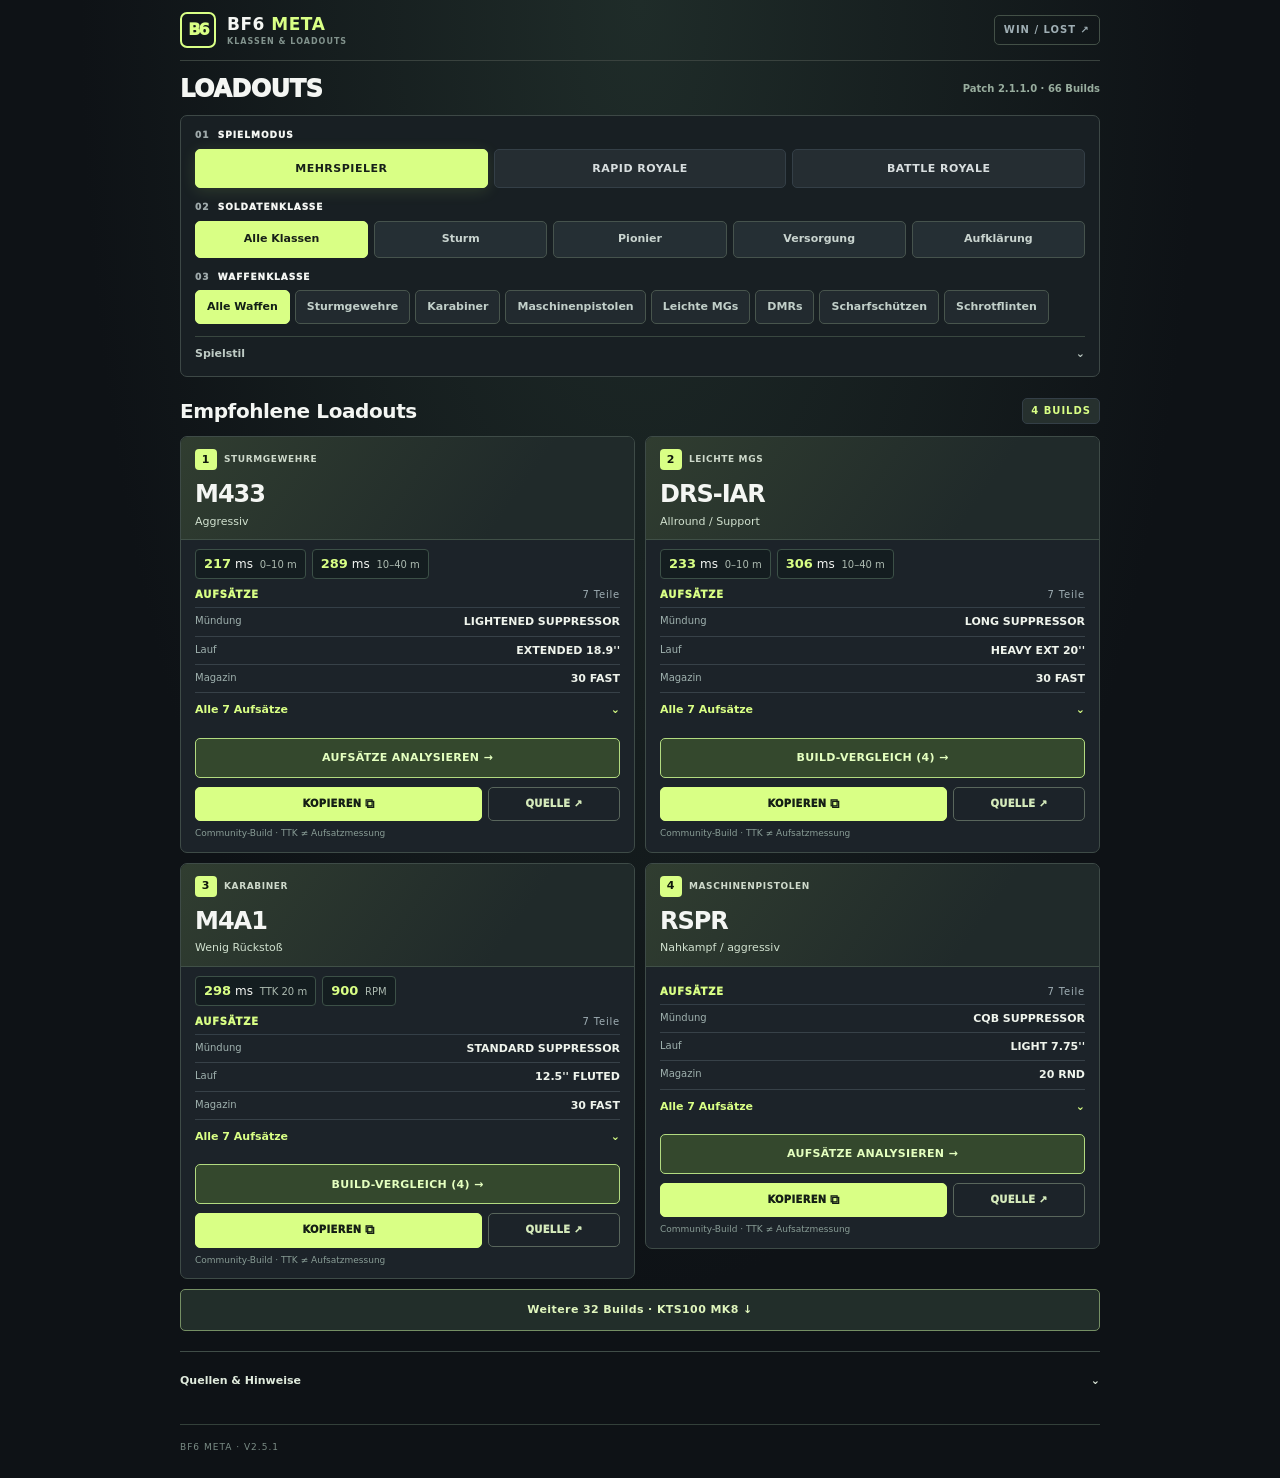
==== commit ade62e30: "fix: isolate Strausbrot EA stats from legacy Xbox local snapshots v2.5.1" ====
--- a/index.html
+++ b/index.html
@@ -79,7 +79,7 @@
   </section>
   <details class="sources" id="sources"><summary>Quellen & Hinweise <span aria-hidden="true">⌄</span></summary><div id="source-content"></div></details>
 </main>
-<footer>BF6 META · V2.5.0</footer>
+<footer>BF6 META · V2.5.1</footer>
 </div>
 </body>
 </html>
